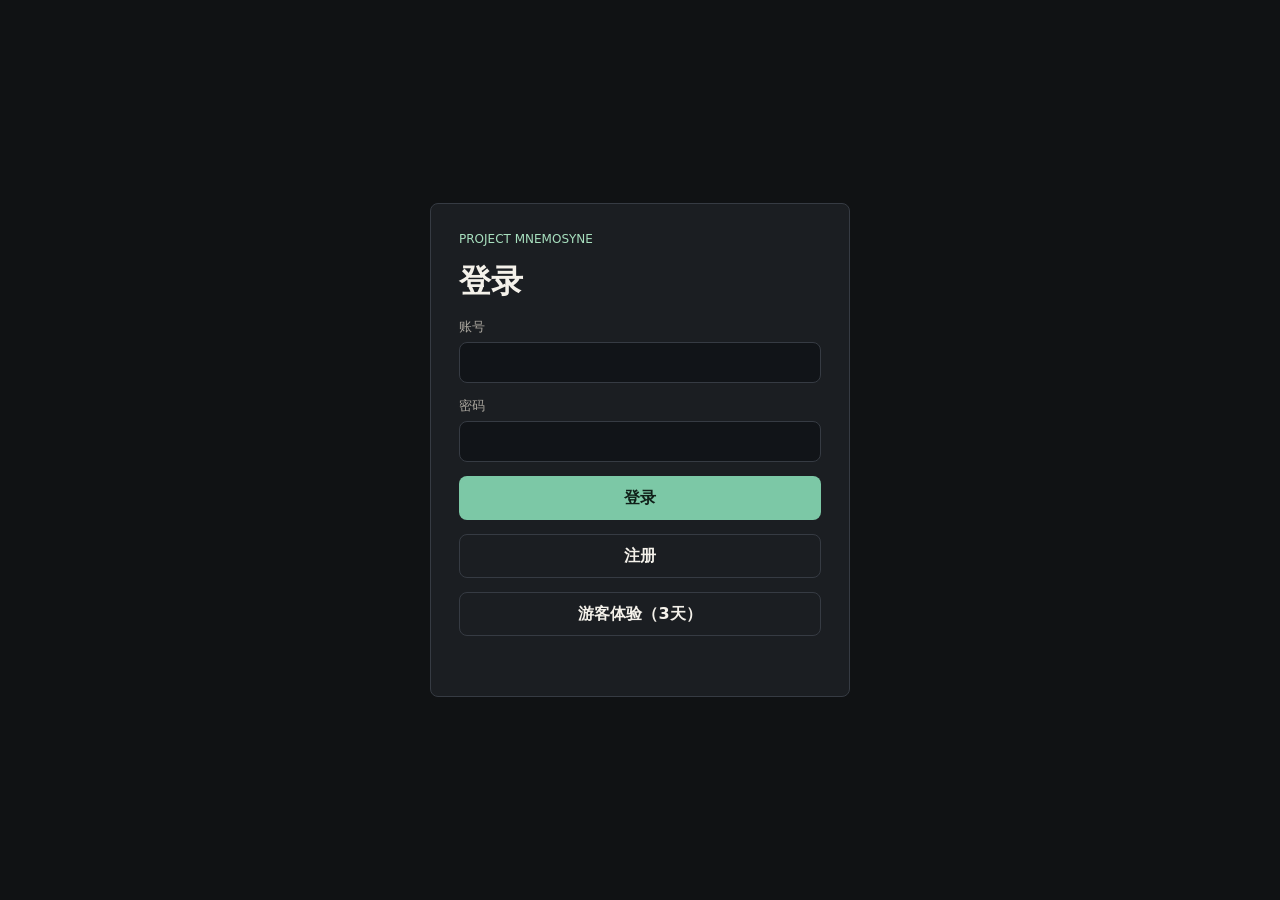
==== web/index.html @ 55835587 "Initial release: 忆界树 / Project Mnemosyne" ====
<!DOCTYPE html>
<html lang="zh-CN">
<head>
  <meta charset="UTF-8" />
  <meta name="viewport" content="width=device-width, initial-scale=1.0" />
  <title>忆界树 / Project Mnemosyne</title>
  <link rel="stylesheet" href="style.css?v=20260524-phase1-harden-6" />
</head>
<body>
  <main id="app"></main>
  <script src="app.js?v=20260524-phase1-harden-6"></script>
</body>
</html>
---- web/style.css ----
:root {
  color-scheme: dark;
  --bg: #101214;
  --panel: #1b1e22;
  --panel-2: #24282e;
  --panel-3: #171a1e;
  --line: #363b43;
  --text: #f4f1ea;
  --muted: #aaa69e;
  --accent: #7cc8a6;
  --accent-strong: #a8e0bf;
  --accent-warm: #e1bd76;
  --danger: #f0a1a1;
  --bubble-user: #2d5b4d;
  --bubble-ai: #2a2e35;
}

* {
  box-sizing: border-box;
}

html,
body {
  width: 100%;
  height: 100%;
}

body {
  margin: 0;
  min-width: 320px;
  overflow: hidden;
  background: var(--bg);
  color: var(--text);
  font-family: "Microsoft YaHei UI", "Microsoft YaHei", system-ui, sans-serif;
}

#app {
  height: 100%;
  min-height: 0;
}

button,
input,
textarea,
select {
  font: inherit;
}

button {
  border: 0;
  border-radius: 8px;
  background: var(--accent);
  color: #102019;
  font-weight: 700;
  cursor: pointer;
}

button:disabled {
  cursor: wait;
  opacity: 0.65;
}

.auth-screen {
  display: grid;
  place-items: center;
  min-height: 100vh;
  padding: 24px;
}

.auth-card {
  display: grid;
  gap: 14px;
  width: min(420px, 100%);
  padding: 28px;
  border: 1px solid var(--line);
  border-radius: 8px;
  background: var(--panel);
}

.auth-card h1,
.wizard h2 {
  margin: 0;
  letter-spacing: 0;
}

label {
  display: grid;
  gap: 6px;
  color: var(--muted);
  font-size: 13px;
}

input,
textarea,
select {
  width: 100%;
  border: 1px solid var(--line);
  border-radius: 8px;
  outline: none;
  background: #111418;
  color: var(--text);
  padding: 12px;
}

input:focus,
textarea:focus,
select:focus {
  border-color: var(--accent);
}

.auth-card button,
.composer button,
.actions button {
  min-height: 44px;
  padding: 0 16px;
}

.ghost {
  border: 1px solid var(--line);
  background: transparent;
  color: var(--text);
}

.compact {
  min-height: 34px;
  padding: 0 12px;
  white-space: nowrap;
}

.full {
  width: 100%;
}

.error {
  min-height: 18px;
  margin: 0;
  color: var(--danger);
  font-size: 13px;
}

.eyebrow {
  margin: 0;
  color: var(--accent-strong);
  font-size: 12px;
  text-transform: uppercase;
  letter-spacing: 0;
}

.muted,
small {
  color: var(--muted);
}

.empty {
  margin: 0;
  padding: 8px 2px;
  color: var(--muted);
  font-size: 13px;
  line-height: 1.55;
}

.app-shell {
  display: grid;
  grid-template-columns: 292px minmax(0, 1fr);
  height: 100%;
  min-height: 0;
  overflow: hidden;
}

.app-shell.view-home {
  grid-template-columns: minmax(0, 1fr);
}

.app-shell.view-home .sidebar {
  display: none;
}

.sidebar {
  display: grid;
  grid-template-rows: auto minmax(0, 1fr) auto auto auto;
  gap: 14px;
  min-height: 0;
  padding: 16px;
  overflow: hidden;
  border-right: 1px solid var(--line);
  background: var(--panel);
}

.brand h1 {
  margin: 2px 0;
  font-size: 25px;
  letter-spacing: 0;
}

.sidebar-section {
  min-width: 0;
  min-height: 0;
}

.conversations-section,
.chat-section {
  display: grid;
  grid-template-rows: auto auto minmax(0, 1fr);
  min-height: 0;
}

.section-head {
  display: flex;
  align-items: center;
  justify-content: space-between;
  gap: 10px;
  margin-bottom: 10px;
}

.icon-btn {
  width: 32px;
  height: 32px;
  padding: 0;
  font-size: 20px;
  line-height: 1;
}

.conversation-search-wrap {
  position: relative;
  align-self: start;
  margin: -2px 0 8px;
}

.conversation-search {
  min-height: 30px;
  padding: 6px 30px 6px 9px;
  border-color: transparent;
  border-radius: 7px;
  background: rgba(255, 255, 255, 0.045);
  font-size: 13px;
}

.conversation-search:focus {
  border-color: var(--accent);
  background: #111418;
}

.search-clear {
  position: absolute;
  top: 4px;
  right: 5px;
  display: grid;
  place-items: center;
  width: 22px;
  height: 22px;
  padding: 0;
  border: 0;
  background: transparent;
  color: var(--muted);
  font-size: 16px;
  line-height: 1;
}

.search-clear:hover {
  color: var(--text);
}

.list {
  display: grid;
  align-content: start;
  gap: 6px;
  min-width: 0;
  overflow-y: auto;
}

.conversation-list,
.chat-list {
  max-height: 100%;
}

.list-item,
.user-entry,
.profile-mini,
.rail-identity {
  display: grid;
  grid-template-columns: 40px minmax(0, 1fr);
  align-items: center;
  gap: 10px;
}

.user-entry {
  width: 100%;
  min-height: 58px;
  padding: 8px;
  border: 1px solid var(--line);
  background: rgba(255, 255, 255, 0.03);
  color: var(--text);
  text-align: left;
}

.user-entry:hover {
  border-color: var(--accent);
  background: rgba(124, 200, 166, 0.1);
}

.profile-form {
  display: grid;
  gap: 10px;
}

.profile-form input {
  min-height: 34px;
  padding: 8px 10px;
}

.profile-form button {
  min-height: 36px;
}

.save-status {
  min-height: 16px;
  color: var(--accent-strong);
}

.list-item {
  width: 100%;
  min-height: 56px;
  padding: 7px;
  border: 1px solid transparent;
  background: transparent;
  color: var(--text);
  text-align: left;
}

.list-item:hover {
  background: rgba(255, 255, 255, 0.04);
}

.list-item.active {
  border-color: var(--accent);
  background: rgba(124, 200, 166, 0.11);
}

.sidebar-persona-item {
  grid-template-columns: 40px minmax(0, 1fr) auto;
}

.list-item span,
.user-entry span,
.profile-mini div,
.rail-identity div {
  display: grid;
  gap: 3px;
  min-width: 0;
}

.list-item small,
.persona-inline-meta,
.user-entry small,
.profile-mini small,
.rail-identity small {
  overflow: hidden;
  text-overflow: ellipsis;
  white-space: nowrap;
}

.persona-inline-meta {
  color: var(--accent-warm);
  font-size: 12px;
}

.profile-modal-backdrop {
  position: fixed;
  inset: 0;
  z-index: 20;
  display: grid;
  place-items: center;
  padding: 18px;
  background: rgba(0, 0, 0, 0.52);
}

.profile-modal {
  display: grid;
  gap: 16px;
  width: min(520px, 100%);
  max-height: calc(100vh - 36px);
  padding: 18px;
  overflow-y: auto;
  border: 1px solid var(--line);
  border-radius: 8px;
  background: var(--panel);
}

.profile-modal-head,
.profile-card-user {
  display: flex;
  align-items: center;
  gap: 12px;
}

.profile-modal-head {
  justify-content: space-between;
}

.profile-card-user h3 {
  margin: 0;
}

.profile-modal-form {
  display: grid;
  gap: 12px;
}

.guest-convert {
  display: grid;
  gap: 12px;
  padding: 14px;
  border: 1px solid rgba(225, 189, 118, 0.38);
  border-radius: 8px;
  background: rgba(225, 189, 118, 0.06);
}

.guest-convert strong,
.guest-convert p {
  margin: 0;
}

.guest-convert-form {
  display: grid;
  gap: 10px;
}

.guest-convert-form button {
  min-height: 40px;
}

.birthday-selects {
  display: grid;
  grid-template-columns: 1.2fr 0.9fr 0.9fr;
  gap: 8px;
}

.modal-actions {
  display: grid;
  grid-template-columns: 1fr 1fr;
}

.conversation-item strong {
  font-size: 14px;
}

.conversation-shell {
  position: relative;
  display: grid;
  gap: 8px;
}

.conversation-shell .conversation-item {
  padding-right: 38px;
}

.conversation-more {
  position: absolute;
  top: 13px;
  right: 8px;
  display: grid;
  place-items: center;
  width: 28px;
  height: 28px;
  padding: 0;
  border: 1px solid transparent;
  background: transparent;
  color: var(--muted);
  font-size: 18px;
  line-height: 1;
}

.conversation-shell:hover .conversation-more,
.conversation-shell.editing .conversation-more {
  border-color: var(--line);
  background: rgba(255, 255, 255, 0.04);
  color: var(--text);
}

.conversation-editor {
  display: grid;
  gap: 8px;
  padding: 10px;
  border: 1px solid var(--line);
  border-radius: 8px;
  background: #15191d;
}

.conversation-editor input {
  min-height: 36px;
  padding: 8px 10px;
}

.conversation-editor-actions {
  display: grid;
  grid-template-columns: 1fr 1fr;
  gap: 8px;
}

.pin-mark {
  display: inline-block;
  margin-right: 6px;
  padding: 1px 5px;
  border: 1px solid rgba(225, 189, 118, 0.42);
  border-radius: 6px;
  color: var(--accent-warm);
  font-size: 11px;
  font-weight: 700;
  vertical-align: 1px;
}

.archive-box {
  display: grid;
  gap: 8px;
  padding-top: 6px;
  border-top: 1px solid var(--line);
}

.archive-toggle {
  min-height: 34px;
  padding: 0 10px;
  border: 1px solid var(--line);
  background: rgba(255, 255, 255, 0.03);
  color: var(--muted);
  text-align: left;
}

.archive-toggle:hover {
  color: var(--text);
  border-color: var(--accent);
}

.archive-list {
  display: grid;
  gap: 8px;
}

.archived-item {
  display: grid;
  grid-template-columns: 36px minmax(0, 1fr) auto;
  align-items: center;
  gap: 8px;
  padding: 8px;
  border: 1px solid var(--line);
  border-radius: 8px;
  background: rgba(255, 255, 255, 0.025);
}

.archived-item .avatar {
  width: 36px;
  height: 36px;
}

.archived-item span {
  display: grid;
  gap: 3px;
  min-width: 0;
}

.archived-item strong,
.archived-item small {
  overflow: hidden;
  text-overflow: ellipsis;
  white-space: nowrap;
}

.list-item .conversation-title-row {
  display: flex;
  align-items: center;
  justify-content: space-between;
  gap: 8px;
  min-width: 0;
}

.conversation-title-row strong {
  min-width: 0;
  overflow: hidden;
  text-overflow: ellipsis;
  white-space: nowrap;
}

.conversation-title-row small {
  flex: 0 0 auto;
  font-size: 11px;
}

.thread-meta {
  display: flex;
  align-items: center;
  gap: 7px;
  flex: 0 0 auto;
}

.thread-meta .unread-badge {
  min-width: 16px;
  height: 16px;
  padding: 0 4px;
  font-size: 10px;
}

.avatar {
  display: grid;
  place-items: center;
  width: 40px;
  height: 40px;
  flex: 0 0 auto;
  overflow: hidden;
  border: 1px solid var(--line);
  border-radius: 50%;
  background: #33353b;
  color: var(--accent-strong);
  font-weight: 800;
}

.avatar img {
  width: 100%;
  height: 100%;
  object-fit: cover;
}

.home-back-btn {
  display: inline-grid;
  align-items: center;
  min-height: 36px;
}

.home-screen {
  display: grid;
  grid-template-rows: auto auto auto minmax(0, 1fr);
  gap: 14px;
  min-width: 0;
  min-height: 0;
  height: 100%;
  padding: 28px;
  overflow: hidden;
  background: var(--panel-3);
}

.home-head,
.home-user-strip,
.home-persona-card,
.home-card-title {
  display: flex;
  align-items: center;
}

.home-head {
  justify-content: space-between;
  gap: 12px;
  max-width: 920px;
  width: min(920px, 100%);
  justify-self: center;
}

.home-head h2 {
  margin: 2px 0 0;
  font-size: 30px;
}

.home-actions {
  display: flex;
  align-items: center;
  gap: 8px;
}

.home-user-strip {
  display: grid;
  grid-template-columns: 40px minmax(0, 1fr) auto;
  gap: 10px;
  width: min(920px, 100%);
  padding: 10px;
  justify-self: center;
  border: 1px solid var(--line);
  border-radius: 8px;
  background: rgba(255, 255, 255, 0.03);
  color: var(--text);
  cursor: pointer;
}

.home-user-strip:hover {
  border-color: var(--accent);
  background: rgba(124, 200, 166, 0.08);
}

.home-search {
  width: min(920px, 100%);
  justify-self: center;
}

.home-search .conversation-search-wrap {
  display: block;
  margin: 0;
}

.home-user-strip span,
.home-card-copy {
  display: grid;
  gap: 4px;
  min-width: 0;
}

.home-user-strip strong,
.home-user-strip small,
.home-card-copy strong,
.home-card-copy small {
  overflow: hidden;
  text-overflow: ellipsis;
  white-space: nowrap;
}

.home-persona-list {
  display: grid;
  align-content: start;
  gap: 8px;
  width: min(920px, 100%);
  justify-self: center;
  min-height: 0;
  overflow-y: auto;
}

.home-persona-card {
  width: 100%;
  min-height: 68px;
  display: grid;
  grid-template-columns: 44px minmax(0, 1fr) auto;
  gap: 10px;
  padding: 10px;
  border: 1px solid var(--line);
  background: rgba(255, 255, 255, 0.025);
  color: var(--text);
  text-align: left;
}

.home-persona-card:hover {
  border-color: var(--accent);
  background: rgba(124, 200, 166, 0.1);
}

.home-persona-card .avatar {
  width: 44px;
  height: 44px;
}

.home-card-title {
  justify-content: space-between;
  gap: 10px;
  min-width: 0;
}

.home-card-title strong {
  min-width: 0;
}

.home-card-title small {
  flex: 0 0 auto;
  font-size: 11px;
}

.unread-badge {
  display: grid;
  place-items: center;
  min-width: 18px;
  height: 18px;
  padding: 0 5px;
  border-radius: 999px;
  background: #e15b5b;
  color: white;
  font-size: 11px;
  font-weight: 800;
  line-height: 1;
}

.unread-badge.wide {
  min-width: 24px;
}

.persona-alert-stack {
  display: grid;
  justify-items: end;
  align-content: center;
  gap: 5px;
}

.growth-notice-badge {
  padding: 3px 8px;
  border: 1px solid rgba(225, 189, 118, 0.42);
  border-radius: 999px;
  background: rgba(225, 189, 118, 0.09);
  color: var(--accent-warm);
  font-size: 11px;
  font-weight: 500;
  line-height: 1.3;
  white-space: nowrap;
}

.growth-notice-badge.compact {
  padding: 2px 6px;
}

.workspace {
  display: grid;
  grid-template-columns: minmax(0, 1fr);
  min-width: 0;
  min-height: 0;
  height: 100%;
  overflow: hidden;
}

.chat-panel {
  display: grid;
  grid-template-rows: auto minmax(0, 1fr) auto;
  min-width: 0;
  min-height: 0;
  height: 100%;
  overflow: hidden;
  background: var(--panel-3);
}

.chat-header {
  display: grid;
  grid-template-columns: auto 44px minmax(0, 1fr) auto;
  gap: 12px;
  align-items: center;
  min-height: 84px;
  padding: 14px 22px 12px;
  border-bottom: 1px solid var(--line);
  background: var(--panel);
}

.avatar-button {
  width: 44px;
  height: 44px;
  padding: 0;
  border: 0;
  border-radius: 50%;
  background: transparent;
  color: inherit;
}

.avatar-button:hover .avatar {
  border-color: var(--accent);
}

.chat-header-actions {
  display: flex;
  align-items: center;
  gap: 8px;
}

.chat-header-copy {
  display: grid;
  gap: 4px;
  min-width: 0;
}

.chat-header h2,
.chat-header p,
.rail-section h3,
.detail-line p {
  margin: 0;
}

.chat-header h2 {
  font-size: 24px;
}

.persona-status-line {
  display: flex;
  flex-wrap: wrap;
  gap: 6px;
  min-width: 0;
}

.persona-status-line.center {
  justify-content: center;
}

.status-pill {
  max-width: min(220px, 100%);
  padding: 2px 8px;
  border: 1px solid rgba(244, 241, 234, 0.12);
  border-radius: 999px;
  background: rgba(255, 255, 255, 0.035);
  color: var(--muted);
  font-size: 12px;
  line-height: 1.5;
  overflow: hidden;
  text-overflow: ellipsis;
  white-space: nowrap;
}

.status-pill.relation {
  border-color: rgba(124, 200, 166, 0.34);
  background: rgba(124, 200, 166, 0.09);
  color: var(--accent-strong);
}

.status-pill.growth {
  border-color: rgba(225, 189, 118, 0.4);
  background: rgba(225, 189, 118, 0.09);
  color: var(--accent-warm);
}

.status-pill.quiet {
  color: rgba(244, 241, 234, 0.48);
}

.chat-header p {
  color: var(--muted);
  overflow: hidden;
  text-overflow: ellipsis;
  white-space: nowrap;
}

.chat-log {
  display: flex;
  flex-direction: column;
  gap: 14px;
  min-height: 0;
  padding: 22px;
  overflow-y: auto;
}

.chat-empty {
  align-self: center;
  display: grid;
  justify-items: center;
  gap: 9px;
  max-width: 460px;
  margin: auto;
  color: var(--muted);
  text-align: center;
}

.chat-empty h3,
.chat-empty p {
  margin: 0;
}

.chat-empty h3 {
  color: var(--text);
  font-size: 18px;
}

.chat-empty p {
  line-height: 1.65;
}

.chat-empty-actions {
  display: flex;
  flex-wrap: wrap;
  justify-content: center;
  gap: 8px;
  margin-top: 6px;
}

.chat-empty-chip {
  min-height: 34px;
  padding: 0 12px;
  border: 1px solid var(--line);
  background: rgba(255, 255, 255, 0.035);
  color: var(--muted);
  font-size: 13px;
  font-weight: 500;
}

.chat-empty-chip:hover {
  border-color: var(--accent);
  color: var(--text);
}

.date-divider {
  display: flex;
  justify-content: center;
  margin: 2px 0;
}

.date-divider span {
  padding: 3px 9px;
  border-radius: 999px;
  background: rgba(255, 255, 255, 0.06);
  color: var(--muted);
  font-size: 12px;
}

.message {
  display: flex;
  align-items: flex-end;
  gap: 10px;
  max-width: min(820px, 92%);
}

.message.user {
  align-self: flex-end;
}

.message.assistant {
  align-self: flex-start;
}

.message.notice {
  align-self: center;
  max-width: min(480px, 92%);
}

.message.notice .message-stack {
  justify-items: center;
}

.message.notice .bubble {
  color: var(--muted);
  font-size: 13px;
}

.message.notice .message-meta {
  display: none;
}

.bubble {
  max-width: 100%;
  padding: 12px 14px;
  border-radius: 8px;
  line-height: 1.65;
  white-space: pre-wrap;
  overflow-wrap: anywhere;
}

.message-stack {
  display: grid;
  gap: 6px;
  max-width: 100%;
}

.message.user .message-stack {
  justify-items: end;
}

.message.assistant .message-stack {
  justify-items: start;
}

.expression-strip {
  display: flex;
  flex-wrap: wrap;
  gap: 6px;
  padding: 0 4px;
}

.expression-pill {
  max-width: 160px;
  padding: 3px 8px;
  border: 1px solid rgba(225, 189, 118, 0.35);
  border-radius: 999px;
  background: rgba(225, 189, 118, 0.08);
  color: var(--accent-warm);
  font-size: 12px;
  line-height: 1.35;
  overflow: hidden;
  text-overflow: ellipsis;
  white-space: nowrap;
}

.expression-pill.mood {
  border-color: rgba(124, 200, 166, 0.38);
  background: rgba(124, 200, 166, 0.09);
  color: var(--accent-strong);
}

.message-meta {
  display: flex;
  align-items: center;
  gap: 8px;
  min-height: 16px;
  padding: 0 4px;
}

.message.user .message-meta {
  flex-direction: row-reverse;
}

.message-time {
  min-height: 14px;
  font-size: 11px;
}

.copy-message {
  min-height: 18px;
  padding: 0;
  border: 0;
  background: transparent;
  color: var(--muted);
  font-size: 11px;
  font-weight: 500;
  opacity: 0;
}

.message:hover .copy-message,
.copy-message:focus {
  opacity: 1;
}

.copy-message:hover {
  color: var(--accent-strong);
}

.clipboard-fallback {
  position: fixed;
  left: -9999px;
  top: 0;
}

.message.user .bubble {
  background: var(--bubble-user);
}

.message.assistant .bubble {
  background: var(--bubble-ai);
}

.bubble.pending {
  color: var(--muted);
}

.bubble.error {
  border: 1px solid rgba(241, 160, 160, 0.65);
  background: rgba(94, 42, 42, 0.68);
}

.retry-btn {
  display: block;
  min-height: 30px;
  margin-top: 10px;
  padding: 0 12px;
  border: 1px solid rgba(244, 241, 234, 0.28);
  background: rgba(255, 255, 255, 0.08);
  color: var(--text);
  font-size: 13px;
}

.retry-btn:hover {
  border-color: var(--accent);
}

.composer {
  display: grid;
  grid-template-columns: minmax(0, 1fr) 88px;
  gap: 10px;
  padding: 14px 22px;
  border-top: 1px solid var(--line);
  background: var(--panel);
}

.composer textarea {
  min-height: 44px;
  max-height: 160px;
  overflow-y: auto;
  resize: none;
}

.profile-rail {
  display: grid;
  align-content: start;
  gap: 14px;
  min-width: 0;
  max-height: none;
  padding: 0;
  overflow-y: auto;
  border-left: 0;
  background: transparent;
}

.persona-modal {
  width: min(620px, 100%);
}

.thread-modal {
  width: min(560px, 100%);
}

.new-thread-action {
  min-height: 42px;
}

.thread-list {
  display: grid;
  align-content: start;
  gap: 8px;
  min-height: 0;
  overflow-y: auto;
}

.deleted-personas-modal {
  width: min(560px, 100%);
}

.deleted-personas-note {
  margin: 0;
}

.deleted-personas-list {
  display: grid;
  gap: 8px;
}

.deleted-persona-item {
  display: grid;
  grid-template-columns: 42px minmax(0, 1fr) auto;
  align-items: center;
  gap: 10px;
  padding: 10px;
  border: 1px solid var(--line);
  border-radius: 8px;
  background: rgba(255, 255, 255, 0.025);
}

.deleted-persona-item span {
  display: grid;
  gap: 3px;
  min-width: 0;
}

.deleted-persona-item strong,
.deleted-persona-item small {
  overflow: hidden;
  text-overflow: ellipsis;
  white-space: nowrap;
}

.thread-list .list-item {
  border-color: var(--line);
  background: rgba(255, 255, 255, 0.025);
}

.thread-list .conversation-more {
  border-color: var(--line);
  background: rgba(255, 255, 255, 0.04);
}

.rail-section {
  display: grid;
  gap: 12px;
  padding: 14px;
  border: 1px solid var(--line);
  border-radius: 8px;
  background: var(--panel);
}

.detail-line {
  display: grid;
  gap: 4px;
}

.detail-line span {
  color: var(--accent-warm);
  font-size: 12px;
}

.detail-line p {
  color: var(--text);
  line-height: 1.55;
  overflow-wrap: anywhere;
}

.persona-growth-glimpse {
  display: grid;
  gap: 9px;
  padding: 12px;
  border: 1px solid rgba(124, 200, 166, 0.24);
  border-radius: 8px;
  background: rgba(124, 200, 166, 0.05);
}

.persona-growth-head {
  display: flex;
  justify-content: space-between;
  align-items: center;
  gap: 10px;
}

.persona-growth-head strong {
  color: var(--accent-strong);
  font-size: 13px;
}

.persona-growth-title {
  margin: 0;
  line-height: 1.55;
}

.persona-growth-signals {
  display: grid;
  gap: 8px;
}

.persona-growth-signal {
  display: grid;
  gap: 3px;
  padding-top: 8px;
  border-top: 1px solid rgba(124, 200, 166, 0.16);
}

.persona-growth-signal-head {
  display: flex;
  justify-content: space-between;
  align-items: baseline;
  gap: 8px;
}

.persona-growth-signal-head span {
  color: var(--accent-warm);
  font-size: 12px;
}

.persona-growth-signal-head small {
  color: var(--muted);
  font-size: 11px;
}

.persona-growth-signal p {
  margin: 0;
  color: var(--muted);
  font-size: 13px;
  line-height: 1.55;
}

.persona-growth-hint {
  margin: 2px 0 0;
  padding-top: 9px;
  border-top: 1px dashed rgba(124, 200, 166, 0.22);
  color: var(--muted);
  font-size: 12px;
  line-height: 1.55;
}

.persona-edit-form {
  display: grid;
  gap: 12px;
}

.persona-more-details,
.persona-edit-more {
  display: grid;
  gap: 12px;
  padding-top: 4px;
  border-top: 1px solid var(--line);
}

.persona-more-details summary,
.persona-edit-more summary {
  padding-top: 10px;
  cursor: pointer;
  color: var(--muted);
  font-size: 13px;
}

.persona-more-details[open] summary,
.persona-edit-more[open] summary {
  margin-bottom: 12px;
  color: var(--accent-strong);
}

.persona-edit-more label + label {
  margin-top: 12px;
}

.persona-edit-form textarea {
  min-height: 96px;
  resize: vertical;
}

.rail-actions {
  display: grid;
  grid-template-columns: 1fr 1fr;
}

.persona-danger-zone {
  display: grid;
  gap: 12px;
  margin-top: 12px;
  padding-top: 14px;
  border-top: 1px solid var(--line);
}

.persona-danger-zone summary {
  cursor: pointer;
  color: var(--muted);
  font-size: 13px;
}

.persona-danger-zone[open] summary {
  margin-bottom: 12px;
  color: #eaa3a3;
}

.persona-danger-zone p {
  margin: 0 0 12px;
  color: var(--muted);
  font-size: 13px;
  line-height: 1.6;
}

.persona-danger-zone label {
  display: grid;
  gap: 7px;
  margin-bottom: 12px;
}

.danger-button {
  width: 100%;
  border-color: rgba(225, 116, 116, 0.46);
  background: rgba(134, 49, 49, 0.18);
  color: #f0b1b1;
}

.danger-button:hover:not(:disabled) {
  border-color: rgba(225, 116, 116, 0.72);
  background: rgba(134, 49, 49, 0.32);
}

.danger-button:disabled {
  cursor: not-allowed;
  opacity: 0.45;
}

.danger-text {
  display: block;
  margin-top: 8px;
  color: #f0a7a7;
}

.wizard {
  align-self: stretch;
  display: grid;
  align-content: start;
  gap: 18px;
  height: 100%;
  min-height: 0;
  padding: 34px;
  overflow-y: auto;
  background: #15181c;
}

.view-topbar {
  display: flex;
  align-items: center;
  gap: 8px;
  min-height: 36px;
}

.topbar-placeholder {
  min-height: 1px;
}

.wizard-copy {
  display: grid;
  gap: 8px;
  max-width: 760px;
}

.wizard-copy h2 {
  font-size: 34px;
}

.wizard-copy p {
  margin: 0;
  line-height: 1.65;
}

.wizard-groups {
  display: grid;
  grid-template-columns: repeat(4, minmax(0, 1fr));
  gap: 14px;
}

.option-group {
  min-width: 0;
  padding: 14px;
  border: 1px solid var(--line);
  border-radius: 8px;
  background: var(--panel);
}

.option-title {
  display: grid;
  gap: 3px;
  margin-bottom: 12px;
}

.option-group h3 {
  margin: 0;
  font-size: 15px;
}

.chip,
.starter-chip {
  min-height: 34px;
  margin: 0 8px 8px 0;
  padding: 0 12px;
  border: 1px solid var(--line);
  background: transparent;
  color: var(--text);
  font-weight: 500;
  overflow-wrap: anywhere;
}

.chip.active {
  border-color: var(--accent);
  background: rgba(124, 200, 166, 0.16);
  color: var(--accent-strong);
}

.free-text {
  display: grid;
  gap: 10px;
  max-width: 980px;
}

.starter-list {
  display: flex;
  flex-wrap: wrap;
  gap: 8px;
}

.starter-chip {
  min-height: 36px;
  margin: 0;
  color: var(--muted);
  text-align: left;
}

.starter-chip:hover {
  color: var(--text);
  border-color: var(--accent-warm);
}

.free-text textarea {
  min-height: 132px;
  resize: vertical;
}

.naming-fallback {
  display: grid;
  gap: 10px;
  max-width: 560px;
  padding: 14px;
  border: 1px solid rgba(225, 189, 118, 0.42);
  border-radius: 8px;
  background: rgba(225, 189, 118, 0.06);
}

.naming-fallback[hidden] {
  display: none;
}

.naming-fallback p {
  margin: 0;
}

.naming-fallback-actions {
  display: grid;
  grid-template-columns: minmax(0, 1fr) auto;
  gap: 8px;
}

.naming-fallback-actions button {
  min-height: 44px;
}

.actions {
  display: flex;
  flex-wrap: wrap;
  gap: 10px;
}

@media (max-width: 1120px) {
  .profile-rail {
    border-top: 0;
  }

  .wizard-groups {
    grid-template-columns: repeat(2, minmax(0, 1fr));
  }
}

@media (max-width: 1024px), (hover: none) and (pointer: coarse) {
  .app-shell {
    grid-template-columns: 1fr;
    grid-template-rows: minmax(0, 1fr);
    height: 100%;
    overflow: hidden;
  }

  .sidebar {
    display: none;
    grid-template-columns: minmax(0, 1fr) auto;
    grid-template-rows: auto auto;
    align-items: center;
    gap: 10px;
    min-height: 0;
    max-height: none;
    padding: 12px 14px;
    overflow: hidden;
    border-right: 0;
    border-bottom: 1px solid var(--line);
  }

  .brand {
    min-width: 0;
  }

  .brand .eyebrow,
  .brand small {
    display: none;
  }

  .brand h1 {
    margin: 0;
    font-size: 22px;
  }

  .chat-section {
    display: contents;
  }

  .chat-section .section-head {
    display: flex;
    justify-content: flex-end;
    margin: 0;
  }

  .chat-section .section-head strong,
  .conversation-search-wrap,
  .chat-list,
  .user-entry-section,
  .sidebar > .ghost.full {
    display: none;
  }

  .home-search .conversation-search-wrap {
    display: block;
    margin: 0;
  }

  .icon-btn {
    width: 42px;
    height: 42px;
    font-size: 22px;
  }

  .chat-panel,
  .wizard,
  .workspace {
    height: 100%;
    min-height: 0;
  }

  .chat-header {
    grid-template-columns: auto 40px minmax(0, 1fr) auto;
    gap: 8px;
    min-height: 58px;
    padding: 8px 12px;
  }

  .home-back-btn {
    width: 58px;
    min-height: 36px;
    padding: 0;
    font-size: 14px;
  }

  .chat-header .avatar,
  .avatar-button {
    width: 40px;
    height: 40px;
  }

  .chat-header h2 {
    font-size: 18px;
    line-height: 1.25;
  }

  .chat-header p {
    display: none;
  }

  .chat-header .persona-status-line {
    gap: 4px;
  }

  .chat-header .status-pill {
    max-width: 100%;
    padding: 1px 7px;
    font-size: 11px;
  }

  .chat-header .status-pill:not(.relation):not(.growth) {
    display: none;
  }

  .chat-header-actions {
    display: flex;
  }

  .chat-profile-action {
    display: none;
  }

  .chat-new-action {
    min-height: 34px;
    padding: 0 9px;
    font-size: 13px;
  }

  .wizard {
    gap: 14px;
    padding: 16px 14px 22px;
  }

  .home-screen {
    gap: 10px;
    padding: 12px;
  }

  .home-head h2 {
    font-size: 23px;
  }

  .home-user-strip {
    min-height: 58px;
    padding: 8px;
  }

  .home-profile-action {
    display: none;
  }

  .home-persona-card {
    min-height: 62px;
    padding: 9px;
  }

  .home-persona-card .avatar {
    width: 40px;
    height: 40px;
  }

  .wizard-copy h2 {
    font-size: 24px;
  }

  .wizard-copy p {
    font-size: 14px;
  }

  .wizard-groups {
    grid-template-columns: 1fr;
    gap: 10px;
  }

  .option-group {
    padding: 12px;
  }

  .option-title {
    margin-bottom: 8px;
  }

  .chip,
  .starter-chip {
    min-height: 32px;
    padding: 0 10px;
    font-size: 14px;
  }

  .free-text textarea {
    min-height: 112px;
  }

  .composer {
    grid-template-columns: minmax(0, 1fr) 68px;
    align-items: end;
    gap: 8px;
    padding: 10px 14px;
  }

  .composer button {
    min-height: 44px;
    padding: 0 10px;
  }

  .chat-log {
    padding: 14px;
  }

  .message {
    max-width: 96%;
  }

  .bubble {
    padding: 10px 12px;
    font-size: 14px;
  }

  .profile-modal-backdrop {
    place-items: end center;
    padding: 0;
  }

  .profile-modal {
    width: 100%;
    max-height: min(84dvh, calc(100dvh - 18px));
    padding: 14px 14px 20px;
    border-radius: 8px 8px 0 0;
  }

  .birthday-selects,
  .modal-actions,
  .rail-actions,
  .naming-fallback-actions {
    grid-template-columns: 1fr;
  }
}
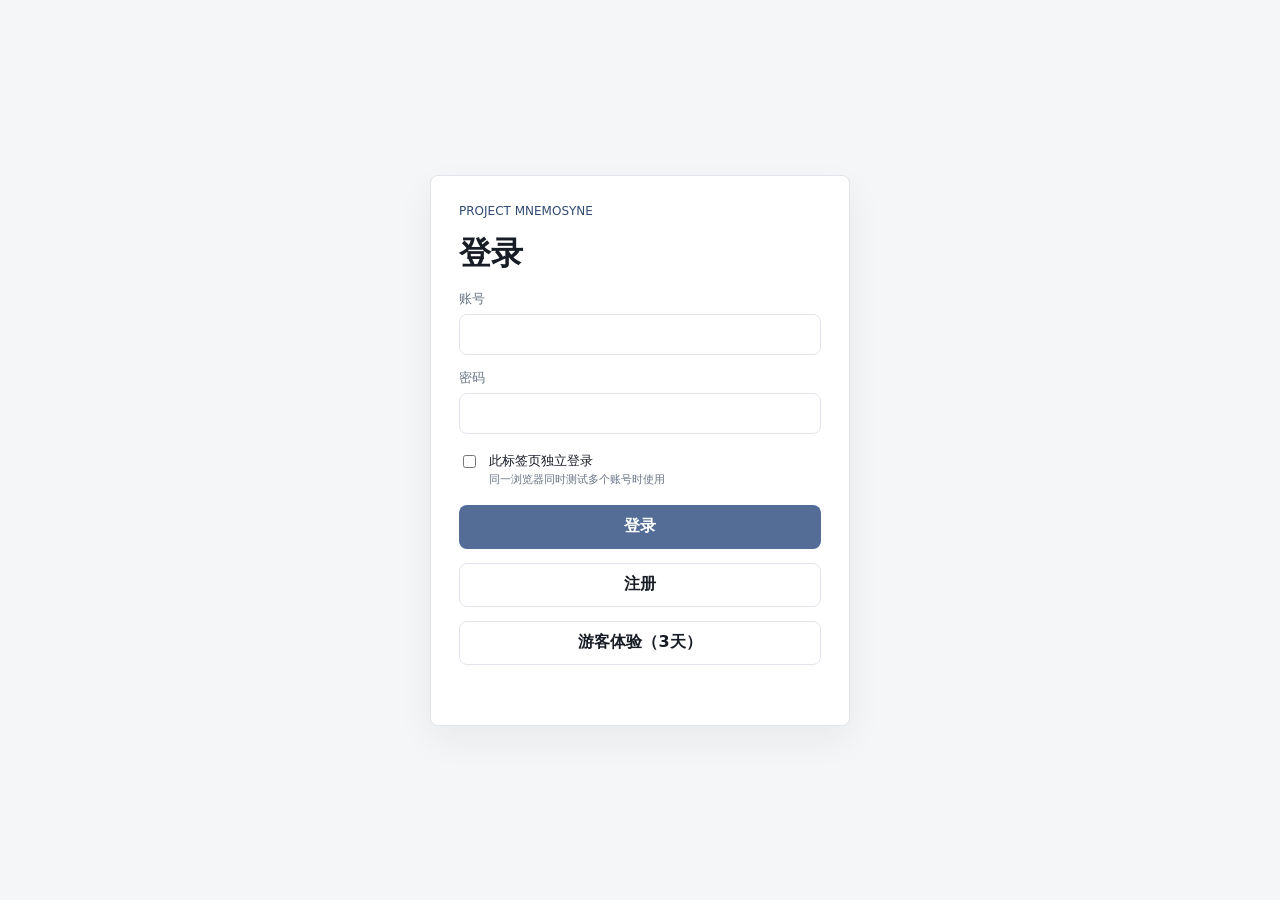
==== commit 4e25fd6e: "Advance phase 2 persona growth and profile-aware chat" ====
--- a/web/index.html
+++ b/web/index.html
@@ -4,10 +4,10 @@
   <meta charset="UTF-8" />
   <meta name="viewport" content="width=device-width, initial-scale=1.0" />
   <title>忆界树 / Project Mnemosyne</title>
-  <link rel="stylesheet" href="style.css?v=20260524-phase1-harden-6" />
+  <link rel="stylesheet" href="style.css?v=20260525-light-4" />
 </head>
 <body>
   <main id="app"></main>
-  <script src="app.js?v=20260524-phase1-harden-6"></script>
+  <script src="app.js?v=20260525-light-4"></script>
 </body>
 </html>
--- a/web/style.css
+++ b/web/style.css
@@ -1,18 +1,18 @@
 :root {
-  color-scheme: dark;
-  --bg: #101214;
-  --panel: #1b1e22;
-  --panel-2: #24282e;
-  --panel-3: #171a1e;
-  --line: #363b43;
-  --text: #f4f1ea;
-  --muted: #aaa69e;
-  --accent: #7cc8a6;
-  --accent-strong: #a8e0bf;
-  --accent-warm: #e1bd76;
-  --danger: #f0a1a1;
-  --bubble-user: #2d5b4d;
-  --bubble-ai: #2a2e35;
+  color-scheme: light;
+  --bg: #f5f6f8;
+  --panel: #ffffff;
+  --panel-2: #f2f4f7;
+  --panel-3: #f7f8fa;
+  --line: #e1e5eb;
+  --text: #171c25;
+  --muted: #697486;
+  --accent: #536d96;
+  --accent-strong: #304a72;
+  --accent-warm: #98671c;
+  --danger: #c64c55;
+  --bubble-user: #e6edf8;
+  --bubble-ai: #ffffff;
 }
 
 * {
@@ -50,7 +50,7 @@
   border: 0;
   border-radius: 8px;
   background: var(--accent);
-  color: #102019;
+  color: #ffffff;
   font-weight: 700;
   cursor: pointer;
 }
@@ -75,6 +75,7 @@
   border: 1px solid var(--line);
   border-radius: 8px;
   background: var(--panel);
+  box-shadow: 0 14px 36px rgba(20, 27, 39, 0.06);
 }
 
 .auth-card h1,
@@ -97,7 +98,7 @@
   border: 1px solid var(--line);
   border-radius: 8px;
   outline: none;
-  background: #111418;
+  background: #ffffff;
   color: var(--text);
   padding: 12px;
 }
@@ -113,6 +114,32 @@
 .actions button {
   min-height: 44px;
   padding: 0 16px;
+}
+
+.auth-session-option {
+  grid-template-columns: auto 1fr;
+  align-items: start;
+  gap: 10px;
+  padding: 4px 0;
+}
+
+.auth-session-option input {
+  width: auto;
+  margin-top: 3px;
+}
+
+.auth-session-option span {
+  display: grid;
+  gap: 3px;
+}
+
+.auth-session-option strong {
+  color: var(--text);
+  font-weight: 500;
+}
+
+.auth-session-option small {
+  color: var(--muted);
 }
 
 .ghost {
@@ -231,13 +258,13 @@
   padding: 6px 30px 6px 9px;
   border-color: transparent;
   border-radius: 7px;
-  background: rgba(255, 255, 255, 0.045);
+  background: rgba(23, 28, 37, 0.035);
   font-size: 13px;
 }
 
 .conversation-search:focus {
   border-color: var(--accent);
-  background: #111418;
+  background: #ffffff;
 }
 
 .search-clear {
@@ -288,14 +315,14 @@
   min-height: 58px;
   padding: 8px;
   border: 1px solid var(--line);
-  background: rgba(255, 255, 255, 0.03);
+  background: rgba(23, 28, 37, 0.02);
   color: var(--text);
   text-align: left;
 }
 
 .user-entry:hover {
   border-color: var(--accent);
-  background: rgba(124, 200, 166, 0.1);
+  background: rgba(83, 109, 150, 0.08);
 }
 
 .profile-form {
@@ -328,12 +355,12 @@
 }
 
 .list-item:hover {
-  background: rgba(255, 255, 255, 0.04);
+  background: rgba(23, 28, 37, 0.04);
 }
 
 .list-item.active {
   border-color: var(--accent);
-  background: rgba(124, 200, 166, 0.11);
+  background: rgba(83, 109, 150, 0.1);
 }
 
 .sidebar-persona-item {
@@ -371,7 +398,7 @@
   display: grid;
   place-items: center;
   padding: 18px;
-  background: rgba(0, 0, 0, 0.52);
+  background: rgba(20, 27, 39, 0.32);
 }
 
 .profile-modal {
@@ -384,6 +411,7 @@
   border: 1px solid var(--line);
   border-radius: 8px;
   background: var(--panel);
+  box-shadow: 0 16px 42px rgba(20, 27, 39, 0.1);
 }
 
 .profile-modal-head,
@@ -473,7 +501,7 @@
 .conversation-shell:hover .conversation-more,
 .conversation-shell.editing .conversation-more {
   border-color: var(--line);
-  background: rgba(255, 255, 255, 0.04);
+  background: rgba(23, 28, 37, 0.04);
   color: var(--text);
 }
 
@@ -483,7 +511,7 @@
   padding: 10px;
   border: 1px solid var(--line);
   border-radius: 8px;
-  background: #15191d;
+  background: #f7f8fa;
 }
 
 .conversation-editor input {
@@ -520,7 +548,7 @@
   min-height: 34px;
   padding: 0 10px;
   border: 1px solid var(--line);
-  background: rgba(255, 255, 255, 0.03);
+  background: rgba(23, 28, 37, 0.025);
   color: var(--muted);
   text-align: left;
 }
@@ -543,7 +571,7 @@
   padding: 8px;
   border: 1px solid var(--line);
   border-radius: 8px;
-  background: rgba(255, 255, 255, 0.025);
+  background: rgba(23, 28, 37, 0.02);
 }
 
 .archived-item .avatar {
@@ -607,7 +635,7 @@
   overflow: hidden;
   border: 1px solid var(--line);
   border-radius: 50%;
-  background: #33353b;
+  background: #eef1f5;
   color: var(--accent-strong);
   font-weight: 800;
 }
@@ -672,14 +700,15 @@
   justify-self: center;
   border: 1px solid var(--line);
   border-radius: 8px;
-  background: rgba(255, 255, 255, 0.03);
+  background: #ffffff;
   color: var(--text);
   cursor: pointer;
+  box-shadow: 0 1px 3px rgba(20, 27, 39, 0.03);
 }
 
 .home-user-strip:hover {
   border-color: var(--accent);
-  background: rgba(124, 200, 166, 0.08);
+  background: rgba(83, 109, 150, 0.06);
 }
 
 .home-search {
@@ -726,14 +755,22 @@
   gap: 10px;
   padding: 10px;
   border: 1px solid var(--line);
-  background: rgba(255, 255, 255, 0.025);
+  border-radius: 8px;
+  background: #ffffff;
   color: var(--text);
   text-align: left;
+  cursor: pointer;
+  box-shadow: 0 1px 3px rgba(20, 27, 39, 0.03);
 }
 
 .home-persona-card:hover {
   border-color: var(--accent);
-  background: rgba(124, 200, 166, 0.1);
+  background: rgba(83, 109, 150, 0.06);
+}
+
+.home-persona-card:focus-visible {
+  outline: 2px solid rgba(83, 109, 150, 0.3);
+  outline-offset: 1px;
 }
 
 .home-persona-card .avatar {
@@ -797,6 +834,40 @@
   padding: 2px 6px;
 }
 
+.growth-notice-badge.action {
+  cursor: pointer;
+}
+
+.growth-notice-badge.action:hover {
+  border-color: rgba(152, 103, 28, 0.55);
+  background: rgba(225, 189, 118, 0.17);
+}
+
+.preference-action-badge {
+  padding: 3px 8px;
+  border: 1px solid rgba(83, 109, 150, 0.28);
+  border-radius: 999px;
+  background: rgba(83, 109, 150, 0.08);
+  color: var(--accent-strong);
+  font-size: 11px;
+  font-weight: 500;
+  line-height: 1.3;
+  white-space: nowrap;
+}
+
+.preference-action-badge.compact {
+  padding: 2px 6px;
+}
+
+.preference-action-badge.action {
+  cursor: pointer;
+}
+
+.preference-action-badge.action:hover {
+  border-color: rgba(48, 74, 114, 0.45);
+  background: rgba(83, 109, 150, 0.15);
+}
+
 .workspace {
   display: grid;
   grid-template-columns: minmax(0, 1fr);
@@ -878,9 +949,9 @@
 .status-pill {
   max-width: min(220px, 100%);
   padding: 2px 8px;
-  border: 1px solid rgba(244, 241, 234, 0.12);
+  border: 1px solid rgba(23, 28, 37, 0.1);
   border-radius: 999px;
-  background: rgba(255, 255, 255, 0.035);
+  background: rgba(23, 28, 37, 0.035);
   color: var(--muted);
   font-size: 12px;
   line-height: 1.5;
@@ -890,8 +961,8 @@
 }
 
 .status-pill.relation {
-  border-color: rgba(124, 200, 166, 0.34);
-  background: rgba(124, 200, 166, 0.09);
+  border-color: rgba(83, 109, 150, 0.3);
+  background: rgba(83, 109, 150, 0.08);
   color: var(--accent-strong);
 }
 
@@ -901,8 +972,34 @@
   color: var(--accent-warm);
 }
 
+.status-pill.growth.action {
+  cursor: pointer;
+  font-weight: 500;
+}
+
+.status-pill.growth.action:hover {
+  border-color: rgba(152, 103, 28, 0.55);
+  background: rgba(225, 189, 118, 0.17);
+}
+
+.status-pill.preference-action {
+  border-color: rgba(83, 109, 150, 0.28);
+  background: rgba(83, 109, 150, 0.08);
+  color: var(--accent-strong);
+}
+
+.status-pill.preference-action.action {
+  cursor: pointer;
+  font-weight: 500;
+}
+
+.status-pill.preference-action.action:hover {
+  border-color: rgba(48, 74, 114, 0.45);
+  background: rgba(83, 109, 150, 0.15);
+}
+
 .status-pill.quiet {
-  color: rgba(244, 241, 234, 0.48);
+  color: rgba(23, 28, 37, 0.5);
 }
 
 .chat-header p {
@@ -958,7 +1055,7 @@
   min-height: 34px;
   padding: 0 12px;
   border: 1px solid var(--line);
-  background: rgba(255, 255, 255, 0.035);
+  background: #ffffff;
   color: var(--muted);
   font-size: 13px;
   font-weight: 500;
@@ -978,7 +1075,7 @@
 .date-divider span {
   padding: 3px 9px;
   border-radius: 999px;
-  background: rgba(255, 255, 255, 0.06);
+  background: rgba(23, 28, 37, 0.055);
   color: var(--muted);
   font-size: 12px;
 }
@@ -1061,8 +1158,8 @@
 }
 
 .expression-pill.mood {
-  border-color: rgba(124, 200, 166, 0.38);
-  background: rgba(124, 200, 166, 0.09);
+  border-color: rgba(83, 109, 150, 0.32);
+  background: rgba(83, 109, 150, 0.08);
   color: var(--accent-strong);
 }
 
@@ -1115,6 +1212,7 @@
 
 .message.assistant .bubble {
   background: var(--bubble-ai);
+  border: 1px solid var(--line);
 }
 
 .bubble.pending {
@@ -1122,8 +1220,8 @@
 }
 
 .bubble.error {
-  border: 1px solid rgba(241, 160, 160, 0.65);
-  background: rgba(94, 42, 42, 0.68);
+  border: 1px solid rgba(198, 76, 85, 0.38);
+  background: #fff1f2;
 }
 
 .retry-btn {
@@ -1131,8 +1229,8 @@
   min-height: 30px;
   margin-top: 10px;
   padding: 0 12px;
-  border: 1px solid rgba(244, 241, 234, 0.28);
-  background: rgba(255, 255, 255, 0.08);
+  border: 1px solid var(--line);
+  background: #ffffff;
   color: var(--text);
   font-size: 13px;
 }
@@ -1210,7 +1308,7 @@
   padding: 10px;
   border: 1px solid var(--line);
   border-radius: 8px;
-  background: rgba(255, 255, 255, 0.025);
+  background: rgba(23, 28, 37, 0.02);
 }
 
 .deleted-persona-item span {
@@ -1228,12 +1326,12 @@
 
 .thread-list .list-item {
   border-color: var(--line);
-  background: rgba(255, 255, 255, 0.025);
+  background: #ffffff;
 }
 
 .thread-list .conversation-more {
   border-color: var(--line);
-  background: rgba(255, 255, 255, 0.04);
+  background: rgba(23, 28, 37, 0.04);
 }
 
 .rail-section {
@@ -1265,9 +1363,9 @@
   display: grid;
   gap: 9px;
   padding: 12px;
-  border: 1px solid rgba(124, 200, 166, 0.24);
+  border: 1px solid rgba(83, 109, 150, 0.2);
   border-radius: 8px;
-  background: rgba(124, 200, 166, 0.05);
+  background: rgba(83, 109, 150, 0.035);
 }
 
 .persona-growth-head {
@@ -1296,7 +1394,7 @@
   display: grid;
   gap: 3px;
   padding-top: 8px;
-  border-top: 1px solid rgba(124, 200, 166, 0.16);
+  border-top: 1px solid rgba(83, 109, 150, 0.13);
 }
 
 .persona-growth-signal-head {
@@ -1326,8 +1424,217 @@
 .persona-growth-hint {
   margin: 2px 0 0;
   padding-top: 9px;
-  border-top: 1px dashed rgba(124, 200, 166, 0.22);
-  color: var(--muted);
+  border-top: 1px dashed rgba(83, 109, 150, 0.18);
+  color: var(--muted);
+  font-size: 12px;
+  line-height: 1.55;
+}
+
+.persona-growth-feedback {
+  display: grid;
+  gap: 8px;
+  padding-top: 9px;
+  border-top: 1px dashed rgba(83, 109, 150, 0.18);
+}
+
+.persona-growth-feedback p {
+  margin: 0;
+  color: var(--text);
+  font-size: 13px;
+}
+
+.persona-growth-feedback-actions {
+  display: flex;
+  gap: 7px;
+  flex-wrap: wrap;
+}
+
+.persona-growth-feedback-actions .selected {
+  border-color: rgba(83, 109, 150, 0.62);
+  color: var(--accent-strong);
+  background: rgba(83, 109, 150, 0.1);
+}
+
+.persona-growth-feedback-detail {
+  display: grid;
+  gap: 6px;
+}
+
+.persona-growth-feedback-detail span {
+  color: var(--muted);
+  font-size: 12px;
+}
+
+.persona-growth-feedback-detail textarea {
+  min-height: 58px;
+  resize: vertical;
+  font: inherit;
+  line-height: 1.5;
+}
+
+.persona-growth-feedback-detail .ghost {
+  justify-self: start;
+}
+
+.persona-growth-feedback small {
+  color: var(--muted);
+  line-height: 1.5;
+}
+
+.persona-growth-feedback small.error {
+  color: var(--danger);
+}
+
+.persona-growth-request {
+  display: grid;
+  gap: 7px;
+  padding-top: 9px;
+  border-top: 1px dashed rgba(83, 109, 150, 0.18);
+}
+
+.persona-growth-request strong {
+  color: var(--accent-warm);
+  font-size: 13px;
+}
+
+.persona-growth-request > p {
+  margin: 0;
+  color: var(--muted);
+  font-size: 12px;
+  line-height: 1.55;
+}
+
+.persona-growth-request textarea {
+  min-height: 58px;
+  resize: vertical;
+  font: inherit;
+  line-height: 1.5;
+}
+
+.persona-growth-request > .ghost {
+  justify-self: start;
+}
+
+.persona-growth-request > small {
+  color: var(--muted);
+  line-height: 1.5;
+}
+
+.persona-growth-request > small.error {
+  color: var(--danger);
+}
+
+.persona-growth-request-history summary {
+  color: var(--muted);
+  font-size: 12px;
+  cursor: pointer;
+}
+
+.persona-growth-request-history > div {
+  display: grid;
+  gap: 7px;
+  padding-top: 8px;
+}
+
+.persona-growth-request-history article {
+  padding: 7px 8px;
+  border-radius: 6px;
+  background: rgba(83, 109, 150, 0.05);
+}
+
+.persona-growth-request-history article div {
+  display: flex;
+  justify-content: space-between;
+  gap: 8px;
+}
+
+.persona-growth-request-history article span {
+  color: var(--accent-strong);
+  font-size: 11px;
+}
+
+.persona-growth-request-history article small {
+  color: var(--muted);
+  font-size: 11px;
+}
+
+.persona-growth-request-history article p {
+  margin: 5px 0 0;
+  color: var(--text);
+  font-size: 12px;
+  line-height: 1.55;
+}
+
+.persona-growth-request-result {
+  display: grid;
+  gap: 4px;
+  margin-top: 7px;
+  padding: 7px 8px;
+  border-radius: 6px;
+  background: rgba(83, 109, 150, 0.09);
+}
+
+.persona-growth-request-result strong {
+  color: var(--accent-strong);
+  font-size: 11px;
+}
+
+.persona-growth-request-result p {
+  margin: 0;
+  color: var(--text);
+  font-size: 12px;
+}
+
+.persona-growth-request-history article .ghost {
+  margin-top: 7px;
+}
+
+.persona-growth-history {
+  padding-top: 9px;
+  border-top: 1px dashed rgba(83, 109, 150, 0.18);
+}
+
+.persona-growth-history summary {
+  color: var(--muted);
+  font-size: 12px;
+  cursor: pointer;
+}
+
+.persona-growth-history-list {
+  display: grid;
+  gap: 8px;
+  padding-top: 9px;
+}
+
+.persona-growth-history-item {
+  display: grid;
+  gap: 4px;
+  padding: 8px;
+  border-radius: 6px;
+  background: rgba(83, 109, 150, 0.05);
+}
+
+.persona-growth-history-head {
+  display: flex;
+  justify-content: space-between;
+  align-items: baseline;
+  gap: 8px;
+}
+
+.persona-growth-history-head strong {
+  color: var(--accent-warm);
+  font-size: 12px;
+}
+
+.persona-growth-history-head small,
+.persona-growth-history-item small {
+  color: var(--muted);
+  font-size: 11px;
+}
+
+.persona-growth-history-item p {
+  margin: 0;
+  color: var(--text);
   font-size: 12px;
   line-height: 1.55;
 }
@@ -1408,13 +1715,13 @@
 .danger-button {
   width: 100%;
   border-color: rgba(225, 116, 116, 0.46);
-  background: rgba(134, 49, 49, 0.18);
-  color: #f0b1b1;
+  background: #fff3f3;
+  color: #b53b47;
 }
 
 .danger-button:hover:not(:disabled) {
   border-color: rgba(225, 116, 116, 0.72);
-  background: rgba(134, 49, 49, 0.32);
+  background: #ffe8ea;
 }
 
 .danger-button:disabled {
@@ -1425,7 +1732,7 @@
 .danger-text {
   display: block;
   margin-top: 8px;
-  color: #f0a7a7;
+  color: #b53b47;
 }
 
 .wizard {
@@ -1437,7 +1744,7 @@
   min-height: 0;
   padding: 34px;
   overflow-y: auto;
-  background: #15181c;
+  background: #f7f8fa;
 }
 
 .view-topbar {
@@ -1505,7 +1812,7 @@
 
 .chip.active {
   border-color: var(--accent);
-  background: rgba(124, 200, 166, 0.16);
+  background: rgba(83, 109, 150, 0.11);
   color: var(--accent-strong);
 }
 
